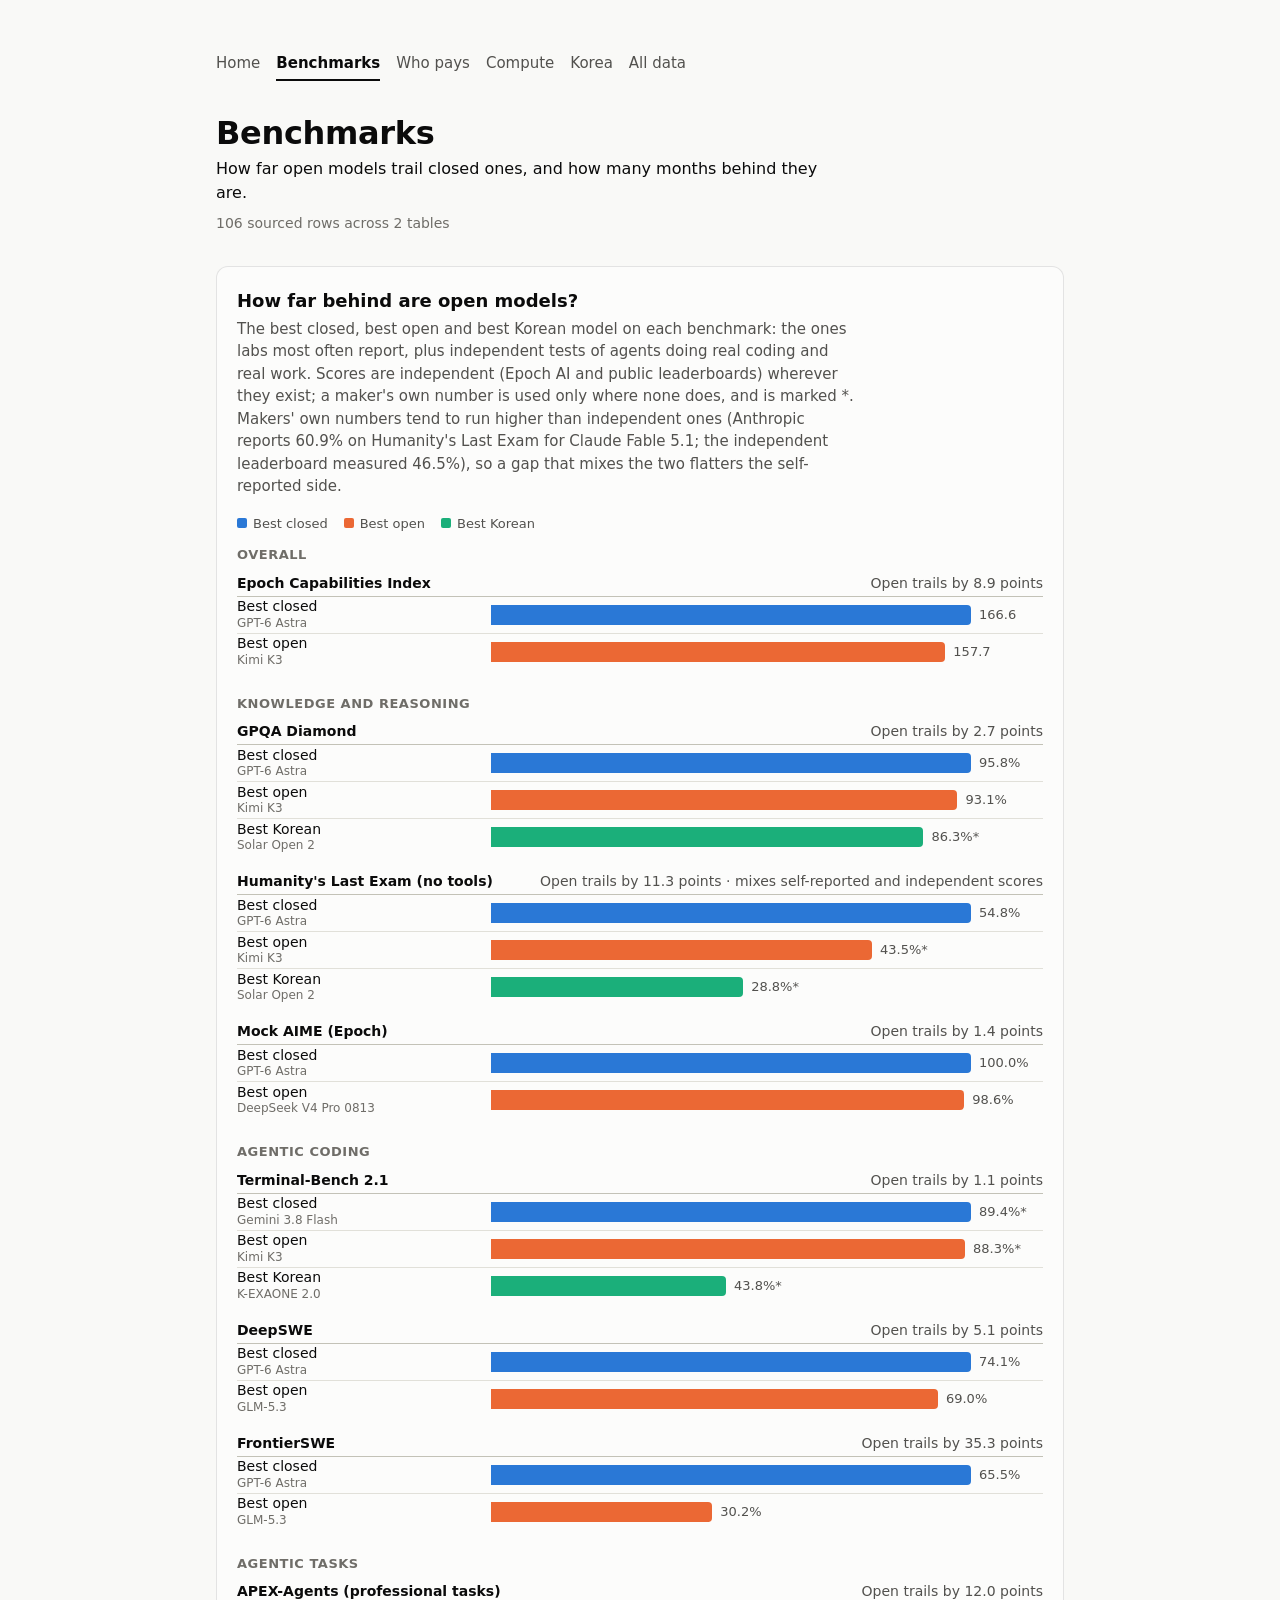
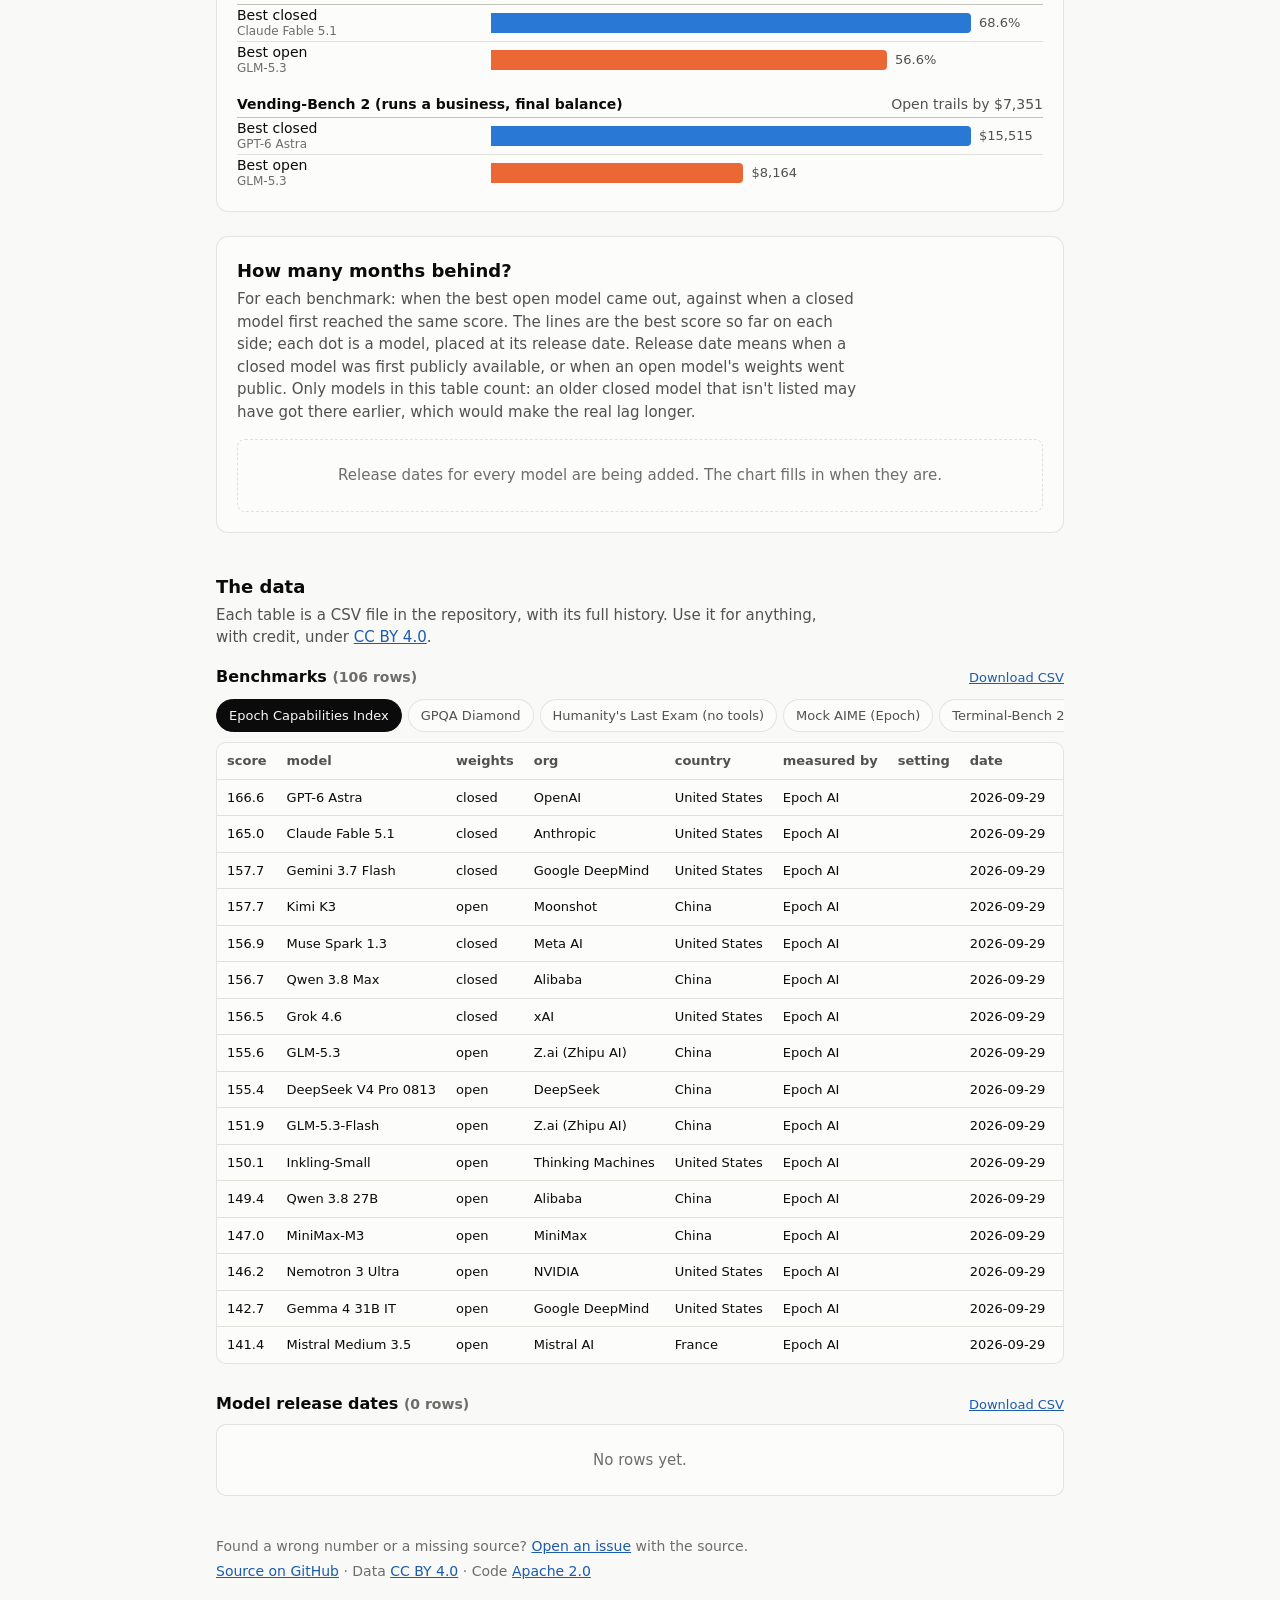
==== benchmarks.html @ 7013cf87 "Split the site into one page per topic; add the months-behind chart The single page kept growing. Ho" ====
<!doctype html>
<html lang="en">
<head>
  <meta charset="utf-8">
  <meta name="viewport" content="width=device-width, initial-scale=1">
  <title>Benchmarks · openforallai</title>
  <meta name="description" content="How far open AI models trail closed ones, and how many months behind they are.">
  <link rel="stylesheet" href="assets/site.css">
</head>
<body>
  <header class="page-head">
    <nav class="site-nav" aria-label="Pages">
      <a href="./">Home</a>
      <a href="benchmarks.html" aria-current="page">Benchmarks</a>
      <a href="funding.html">Who pays</a>
      <a href="compute.html">Compute</a>
      <a href="korea.html">Korea</a>
      <a href="data.html">All data</a>
    </nav>
    <h1>Benchmarks</h1>
    <p class="lede">How far open models trail closed ones, and how many months behind they are.</p>
    <p class="meta" id="meta">Loading data…</p>
  </header>

  <main data-tables="benchmarks,model_releases">
    <section class="chart-card" aria-labelledby="c4-title">
      <h2 id="c4-title">How far behind are open models?</h2>
      <p class="sub">The best closed, best open and best Korean model on each benchmark: the ones labs most often report, plus independent tests of agents doing real coding and real work. Scores are independent (Epoch AI and public leaderboards) wherever they exist; a maker's own number is used only where none does, and is marked *. Makers' own numbers tend to run higher than independent ones (Anthropic reports 60.9% on Humanity's Last Exam for Claude Fable 5.1; the independent leaderboard measured 46.5%), so a gap that mixes the two flatters the self-reported side.</p>
      <div class="legend" id="c4-legend"></div>
      <div class="chart" id="c4"></div>
    </section>

    <section class="chart-card" aria-labelledby="c5-title">
      <h2 id="c5-title">How many months behind?</h2>
      <p class="sub">For each benchmark: when the best open model came out, against when a closed model first reached the same score. The lines are the best score so far on each side; each dot is a model, placed at its release date. Release date means when a closed model was first publicly available, or when an open model's weights went public. Only models in this table count: an older closed model that isn't listed may have got there earlier, which would make the real lag longer.</p>
      <div class="chart" id="c5-summary"></div>
      <div class="legend" id="c5-legend"></div>
      <div class="chart" id="c5"></div>
    </section>

    <section class="tables" aria-labelledby="data-title">
      <h2 id="data-title">The data</h2>
      <p class="sub">Each table is a CSV file in the repository, with its full history. Use it for anything, with credit, under <a href="data/LICENSE">CC BY 4.0</a>.</p>
      <div id="tables" data-show="benchmarks,model_releases"></div>
    </section>
  </main>

  <footer class="page-foot">
    <p>Found a wrong number or a missing source? <a href="https://github.com/openforallai/openforallai.github.io/issues">Open an issue</a> with the source.</p>
    <p><a href="https://github.com/openforallai/openforallai.github.io">Source on GitHub</a> · Data <a href="data/LICENSE">CC BY 4.0</a> · Code <a href="LICENSE">Apache 2.0</a></p>
  </footer>

  <div class="tip" id="tip" role="tooltip" hidden></div>
  <script src="assets/site.js"></script>
</body>
</html>
---- assets/site.css ----
:root {
  color-scheme: light;
  --page: #f9f9f7;
  --surface: #fcfcfb;
  --ink: #0b0b0b;
  --ink-2: #52514e;
  --muted: #6f6d68;
  --grid: #e1e0d9;
  --axis: #c3c2b7;
  --border: rgba(11, 11, 11, 0.10);
  --link: #1c5cab;
  --s1: #2a78d6; --s2: #eb6834; --s3: #1baf7a;
  --s4: #eda100; --s5: #e87ba4; --s6: #008300;
  --other: #a8a69f;
  --cheaper: #2a78d6;
  --pricier: #e34948;
  --bar: #2a78d6;
}
@media (prefers-color-scheme: dark) {
  :root:not([data-theme="light"]) {
    color-scheme: dark;
    --page: #0d0d0d;
    --surface: #1a1a19;
    --ink: #ffffff;
    --ink-2: #c3c2b7;
    --muted: #9a988f;
    --grid: #2c2c2a;
    --axis: #383835;
    --border: rgba(255, 255, 255, 0.10);
    --link: #86b6ef;
    --s1: #3987e5; --s2: #d95926; --s3: #199e70;
    --s4: #c98500; --s5: #d55181; --s6: #008300;
    --other: #6b6a65;
    --cheaper: #3987e5;
    --pricier: #e66767;
    --bar: #3987e5;
  }
}
:root[data-theme="dark"] {
  color-scheme: dark;
  --page: #0d0d0d;
  --surface: #1a1a19;
  --ink: #ffffff;
  --ink-2: #c3c2b7;
  --muted: #9a988f;
  --grid: #2c2c2a;
  --axis: #383835;
  --border: rgba(255, 255, 255, 0.10);
  --link: #86b6ef;
  --s1: #3987e5; --s2: #d95926; --s3: #199e70;
  --s4: #c98500; --s5: #d55181; --s6: #008300;
  --other: #6b6a65;
  --cheaper: #3987e5;
  --pricier: #e66767;
  --bar: #3987e5;
}

* { box-sizing: border-box; }
html { -webkit-text-size-adjust: 100%; }
body {
  margin: 0;
  background: var(--page);
  color: var(--ink);
  font: 16px/1.5 system-ui, -apple-system, "Segoe UI", sans-serif;
}
a { color: var(--link); }

.page-head, main, .page-foot {
  max-width: 880px;
  margin: 0 auto;
  padding: 0 16px;
}
.page-head { padding-top: 48px; padding-bottom: 8px; }
h1 { font-size: 2rem; margin: 0; letter-spacing: -0.01em; }
.tagline { margin: 2px 0 16px; color: var(--ink-2); font-weight: 600; }
.lede { margin: 0 0 8px; max-width: 60ch; }
.meta { margin: 0; color: var(--muted); font-size: 0.875rem; }

/* Page menu: wraps on a phone, no hamburger. */
.site-nav { display: flex; flex-wrap: wrap; gap: 4px 16px; margin: 0 0 28px; font-size: 0.9375rem; }
.site-nav a { color: var(--ink-2); text-decoration: none; padding: 4px 0; border-bottom: 2px solid transparent; }
.site-nav a:hover { color: var(--ink); }
.site-nav a[aria-current="page"] { color: var(--ink); font-weight: 600; border-bottom-color: var(--ink); }
.site-nav a:focus-visible { outline: 2px solid var(--link); outline-offset: 2px; }

/* Home: one card per page. */
.cards { display: grid; grid-template-columns: repeat(auto-fill, minmax(240px, 1fr)); gap: 12px; margin: 24px 0 40px; }
.card {
  display: block;
  background: var(--surface);
  border: 1px solid var(--border);
  border-radius: 12px;
  padding: 16px 18px;
  color: inherit;
  text-decoration: none;
}
.card:hover { border-color: var(--axis); }
.card:focus-visible { outline: 2px solid var(--link); outline-offset: 2px; }
.card h2 { color: var(--link); }
.card p { margin: 0; color: var(--ink-2); font-size: 0.9375rem; }

h2 { font-size: 1.125rem; margin: 0 0 4px; }
.sub { margin: 0 0 16px; color: var(--ink-2); font-size: 0.9375rem; max-width: 65ch; }

.chart-card {
  background: var(--surface);
  border: 1px solid var(--border);
  border-radius: 12px;
  padding: 20px;
  margin: 24px 0;
}

.legend { display: flex; flex-wrap: wrap; gap: 6px 16px; margin: 0 0 12px; font-size: 0.8125rem; color: var(--ink-2); }
.legend:empty { display: none; }
.key { display: inline-flex; align-items: center; gap: 6px; }
.swatch { width: 10px; height: 10px; border-radius: 2px; flex: none; }

.empty {
  color: var(--muted);
  font-size: 0.9375rem;
  padding: 24px 0;
  text-align: center;
  border: 1px dashed var(--grid);
  border-radius: 8px;
}

/* Horizontal bar rows: label column, then the track. */
.row {
  display: grid;
  grid-template-columns: minmax(96px, 30%) 1fr;
  align-items: center;
  gap: 12px;
  min-height: 36px;
}
.row + .row { border-top: 1px solid var(--grid); }
.row-label { font-size: 0.875rem; line-height: 1.25; overflow-wrap: anywhere; }
.row-label small { display: block; color: var(--muted); font-size: 0.75rem; }
.track { position: relative; display: flex; align-items: center; height: 36px; }
.bar {
  height: 20px;
  display: flex;
  gap: 2px;
  border-radius: 0 4px 4px 0;
  overflow: hidden;
  flex: none;
}
.seg { height: 100%; min-width: 2px; cursor: default; }
.bar-value { margin-left: 8px; font-size: 0.8125rem; color: var(--ink-2); font-variant-numeric: tabular-nums; white-space: nowrap; }

/* Diverging: a zero line in the middle of the track. */
.track.div { display: block; }
.zero { position: absolute; top: 4px; bottom: 4px; left: 50%; width: 1px; background: var(--axis); }
.dbar { position: absolute; top: 8px; height: 20px; cursor: default; }
.dbar.neg { border-radius: 4px 0 0 4px; }
.dbar.pos { border-radius: 0 4px 4px 0; }
.dval { position: absolute; top: 8px; line-height: 20px; font-size: 0.8125rem; color: var(--ink-2); font-variant-numeric: tabular-nums; white-space: nowrap; }

/* Benchmark gap blocks */
.bench + .bench { margin-top: 16px; }
.bench-group { font-size: 0.8125rem; font-weight: 600; text-transform: uppercase; letter-spacing: 0.04em; color: var(--muted); margin: 24px 0 8px; }
.bench-group:first-child { margin-top: 4px; }
.bench-head { display: flex; flex-wrap: wrap; justify-content: space-between; gap: 2px 12px; font-size: 0.875rem; padding-bottom: 2px; border-bottom: 1px solid var(--axis); }
.bench-head span { color: var(--ink-2); }

/* Months-behind plots */
#c5-summary:not(:empty) { margin-bottom: 20px; }
#c5-summary .bar { border-radius: 0 4px 4px 0; }
.plot { margin-top: 6px; }
.plot svg { display: block; overflow: visible; }
.plot circle { cursor: default; }
.ax { font-size: 11px; fill: var(--muted); font-variant-numeric: tabular-nums; }
.lagline { stroke: var(--ink-2); stroke-width: 1.5; stroke-dasharray: 4 3; }

/* Tables */
.tables { margin: 40px 0 24px; }
.table-block { margin: 0 0 28px; }
.table-head { display: flex; flex-wrap: wrap; align-items: baseline; justify-content: space-between; gap: 4px 12px; margin-bottom: 8px; }
.table-head h3 { font-size: 1rem; margin: 0; }
.table-head a { font-size: 0.8125rem; }
.tabs {
  display: flex;
  gap: 6px;
  overflow-x: auto;
  padding: 2px 0 10px;
  scrollbar-width: thin;
}
.tab {
  flex: none;
  font: inherit;
  font-size: 0.8125rem;
  padding: 6px 12px;
  border-radius: 999px;
  border: 1px solid var(--border);
  background: var(--surface);
  color: var(--ink-2);
  cursor: pointer;
  white-space: nowrap;
}
.tab[aria-selected="true"] { background: var(--ink); color: var(--page); border-color: var(--ink); }
.tab:focus-visible { outline: 2px solid var(--link); outline-offset: 2px; }
.table-wrap {
  overflow-x: auto;
  background: var(--surface);
  border: 1px solid var(--border);
  border-radius: 10px;
}
table { border-collapse: collapse; width: 100%; font-size: 0.8125rem; }
th, td { text-align: left; padding: 8px 10px; border-bottom: 1px solid var(--grid); white-space: nowrap; }
th { color: var(--ink-2); font-weight: 600; background: var(--surface); }
td.num { text-align: right; font-variant-numeric: tabular-nums; }
tr:last-child td { border-bottom: none; }
.table-wrap .empty { border: none; margin: 0; }

.page-foot { padding-top: 8px; padding-bottom: 48px; color: var(--muted); font-size: 0.875rem; }
.page-foot p { margin: 4px 0; }

.tip {
  position: fixed;
  z-index: 10;
  pointer-events: none;
  max-width: 260px;
  padding: 8px 10px;
  border-radius: 8px;
  background: var(--ink);
  color: var(--page);
  font-size: 0.8125rem;
  line-height: 1.35;
  box-shadow: 0 4px 16px rgba(0, 0, 0, 0.18);
}

@media (max-width: 560px) {
  .page-head { padding-top: 32px; }
  .chart-card { padding: 16px; }
  .row { grid-template-columns: minmax(84px, 34%) 1fr; gap: 8px; }
}

@media (forced-colors: active) {
  .seg, .dbar { forced-color-adjust: none; border: 1px solid CanvasText; }
}
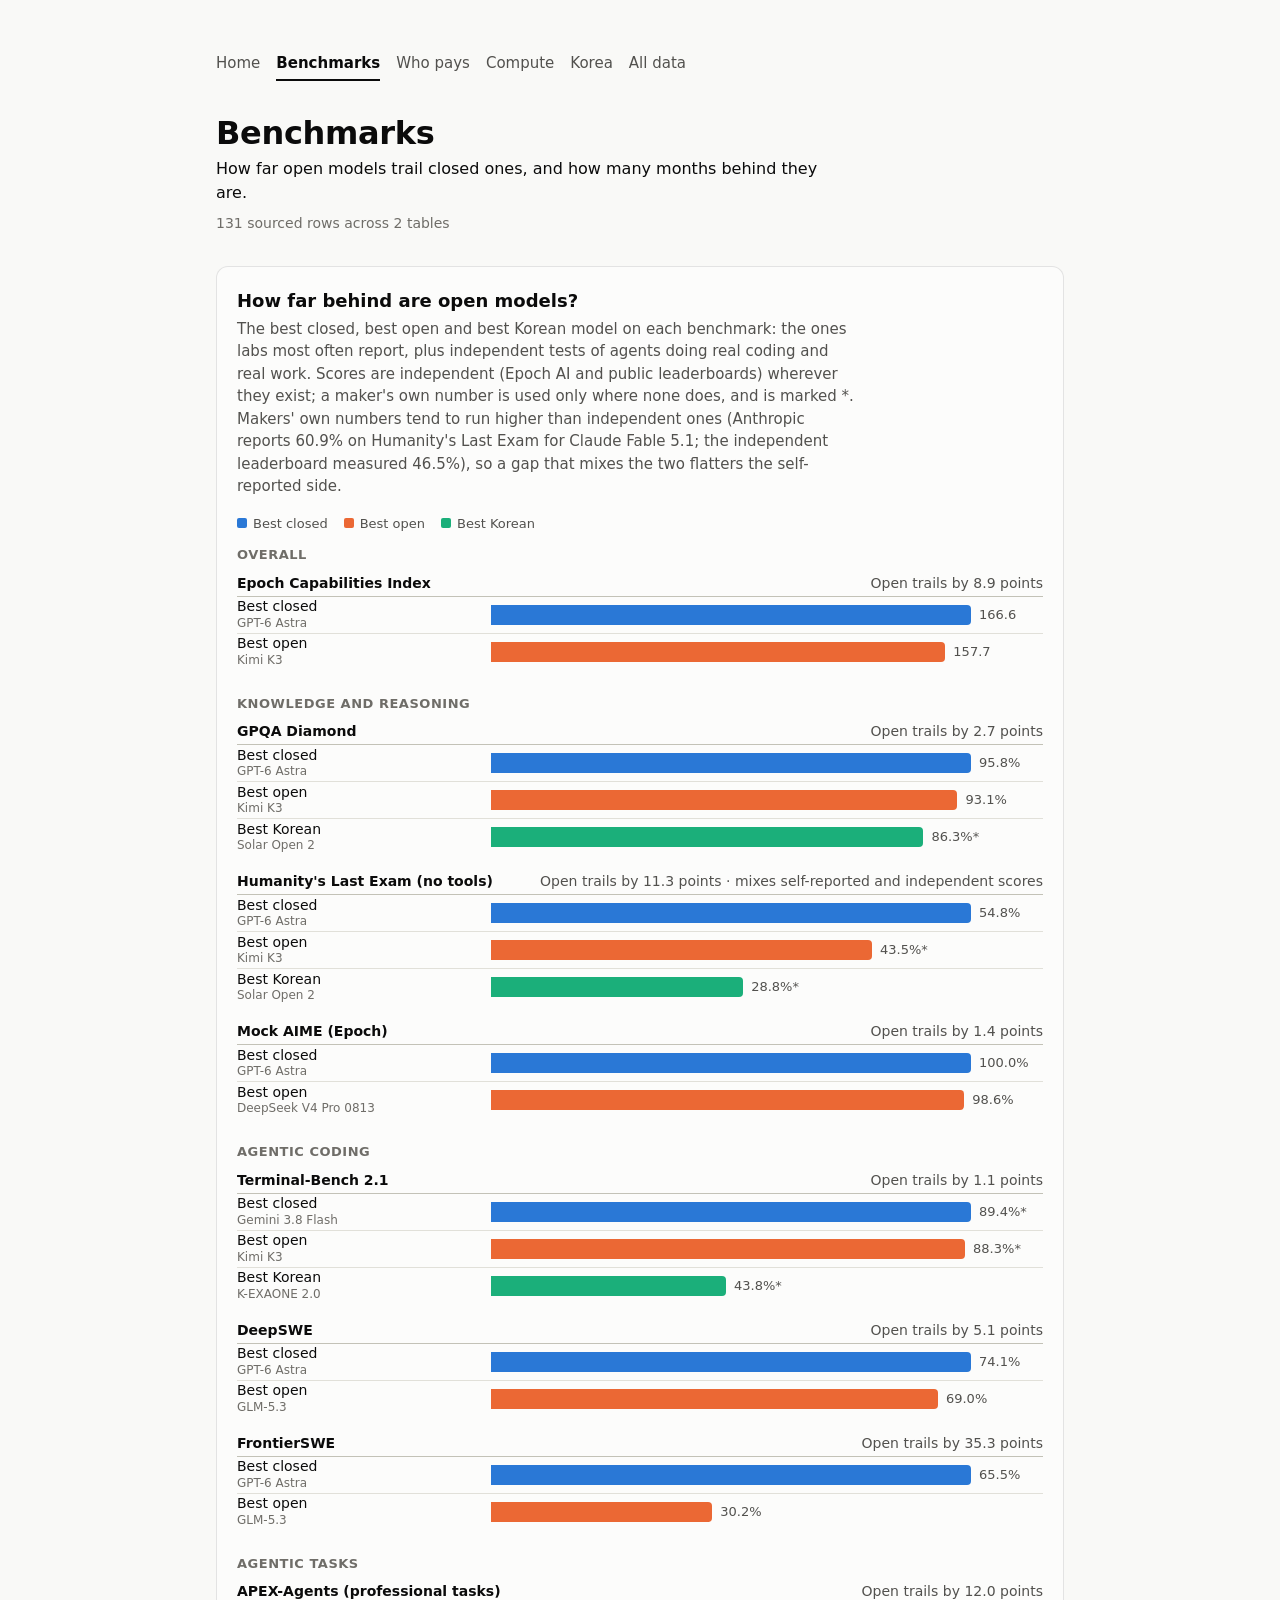
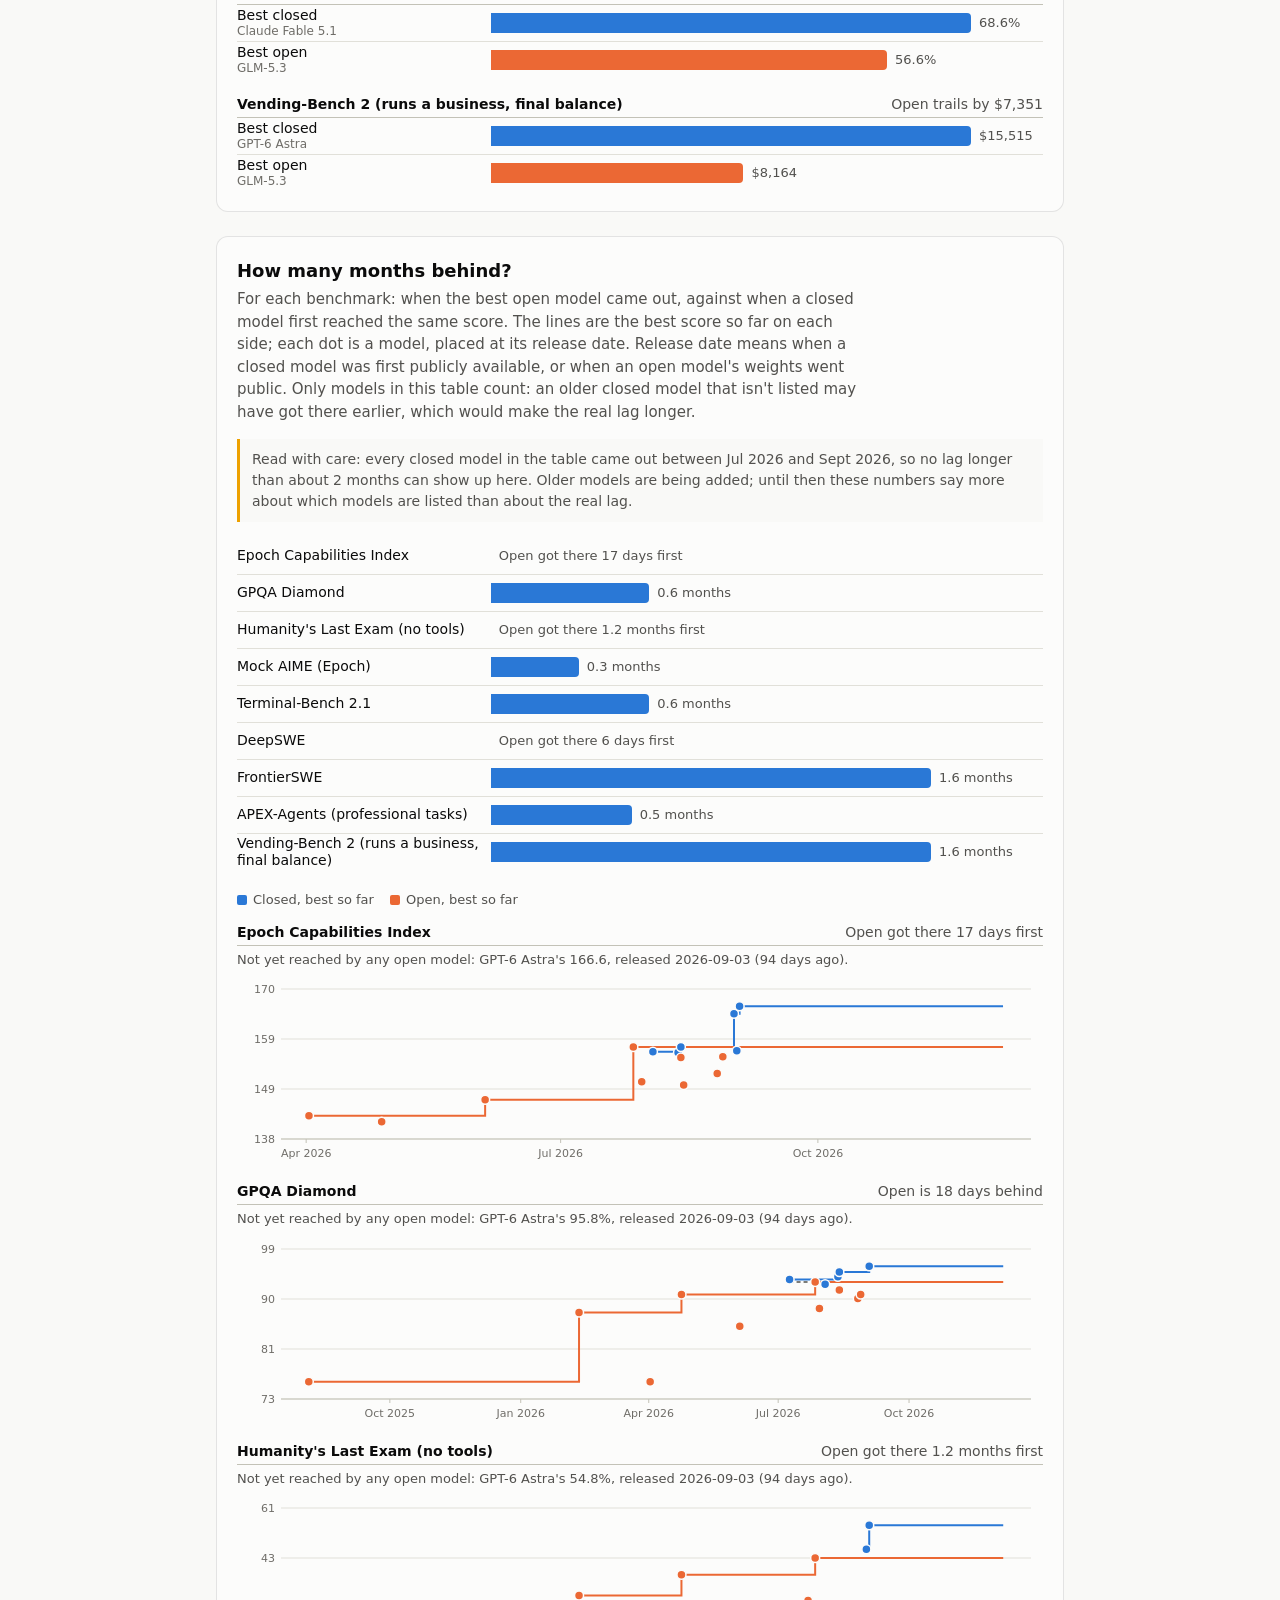
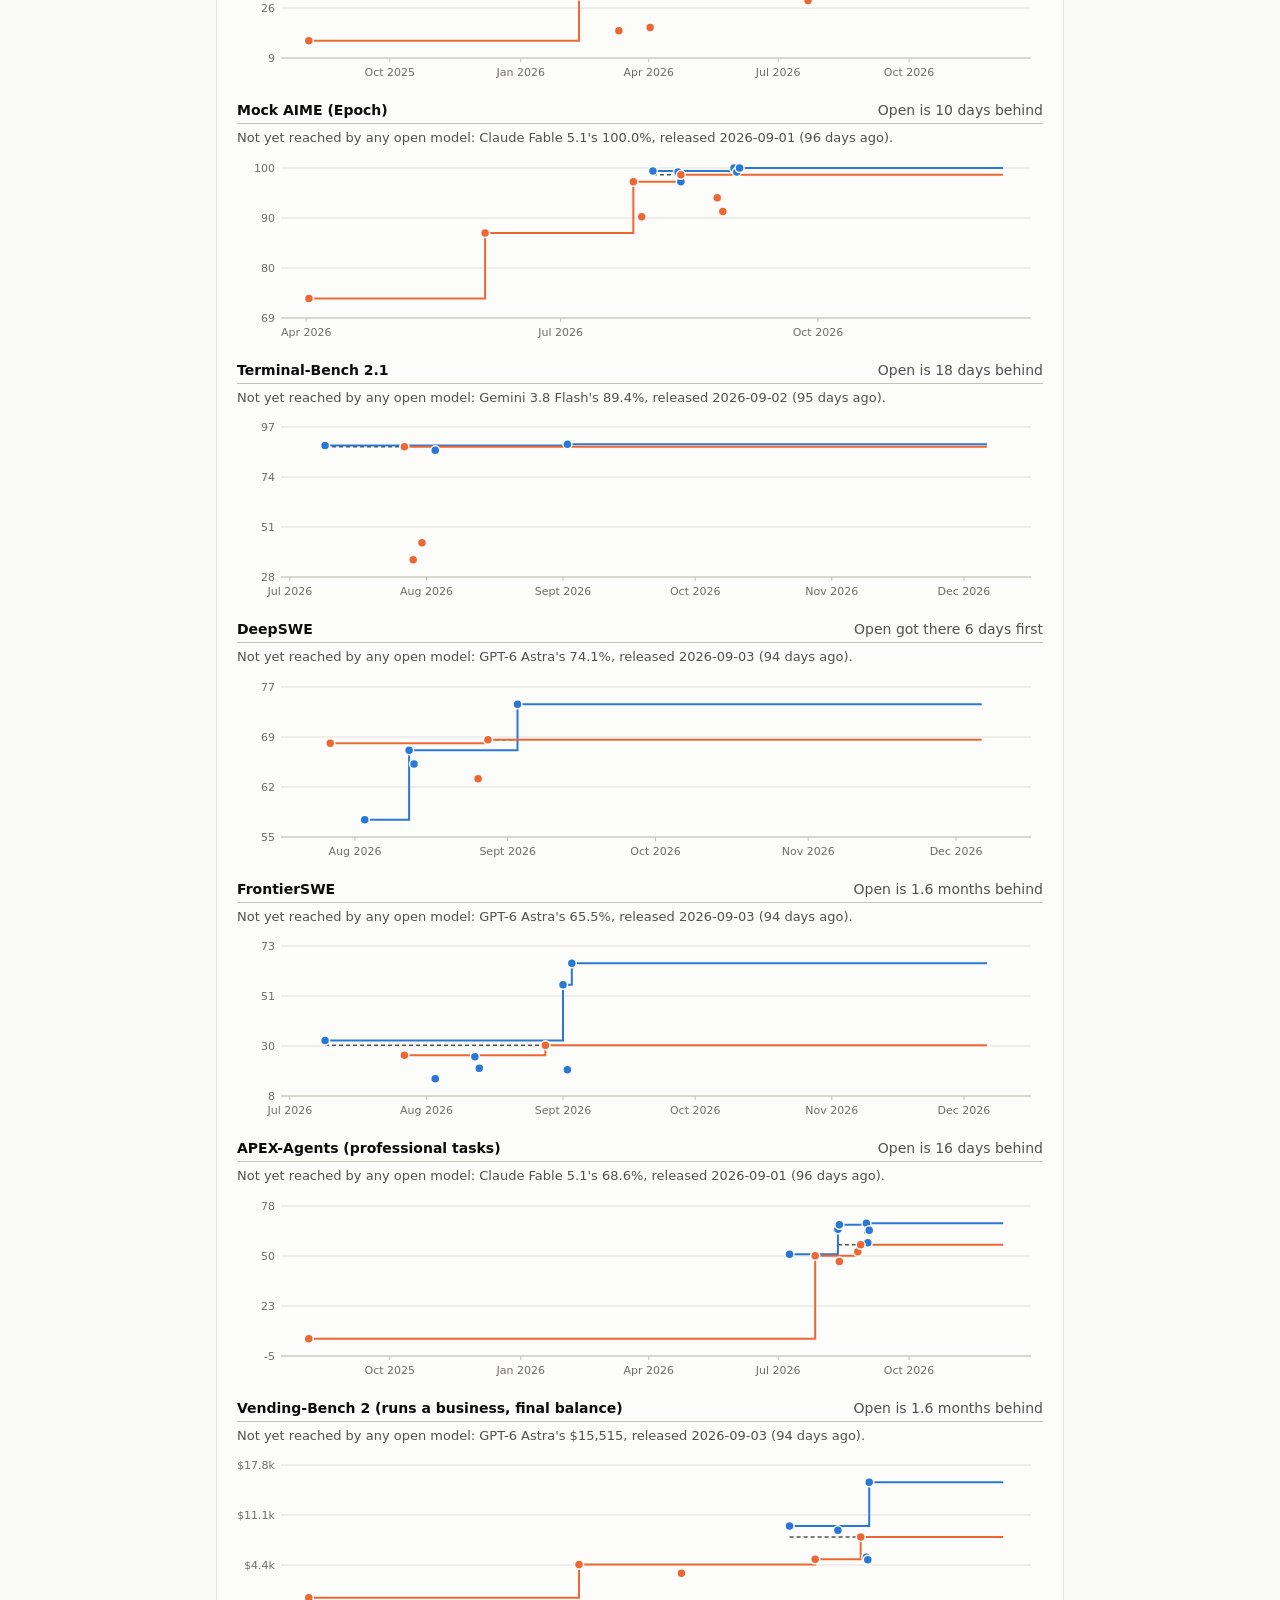
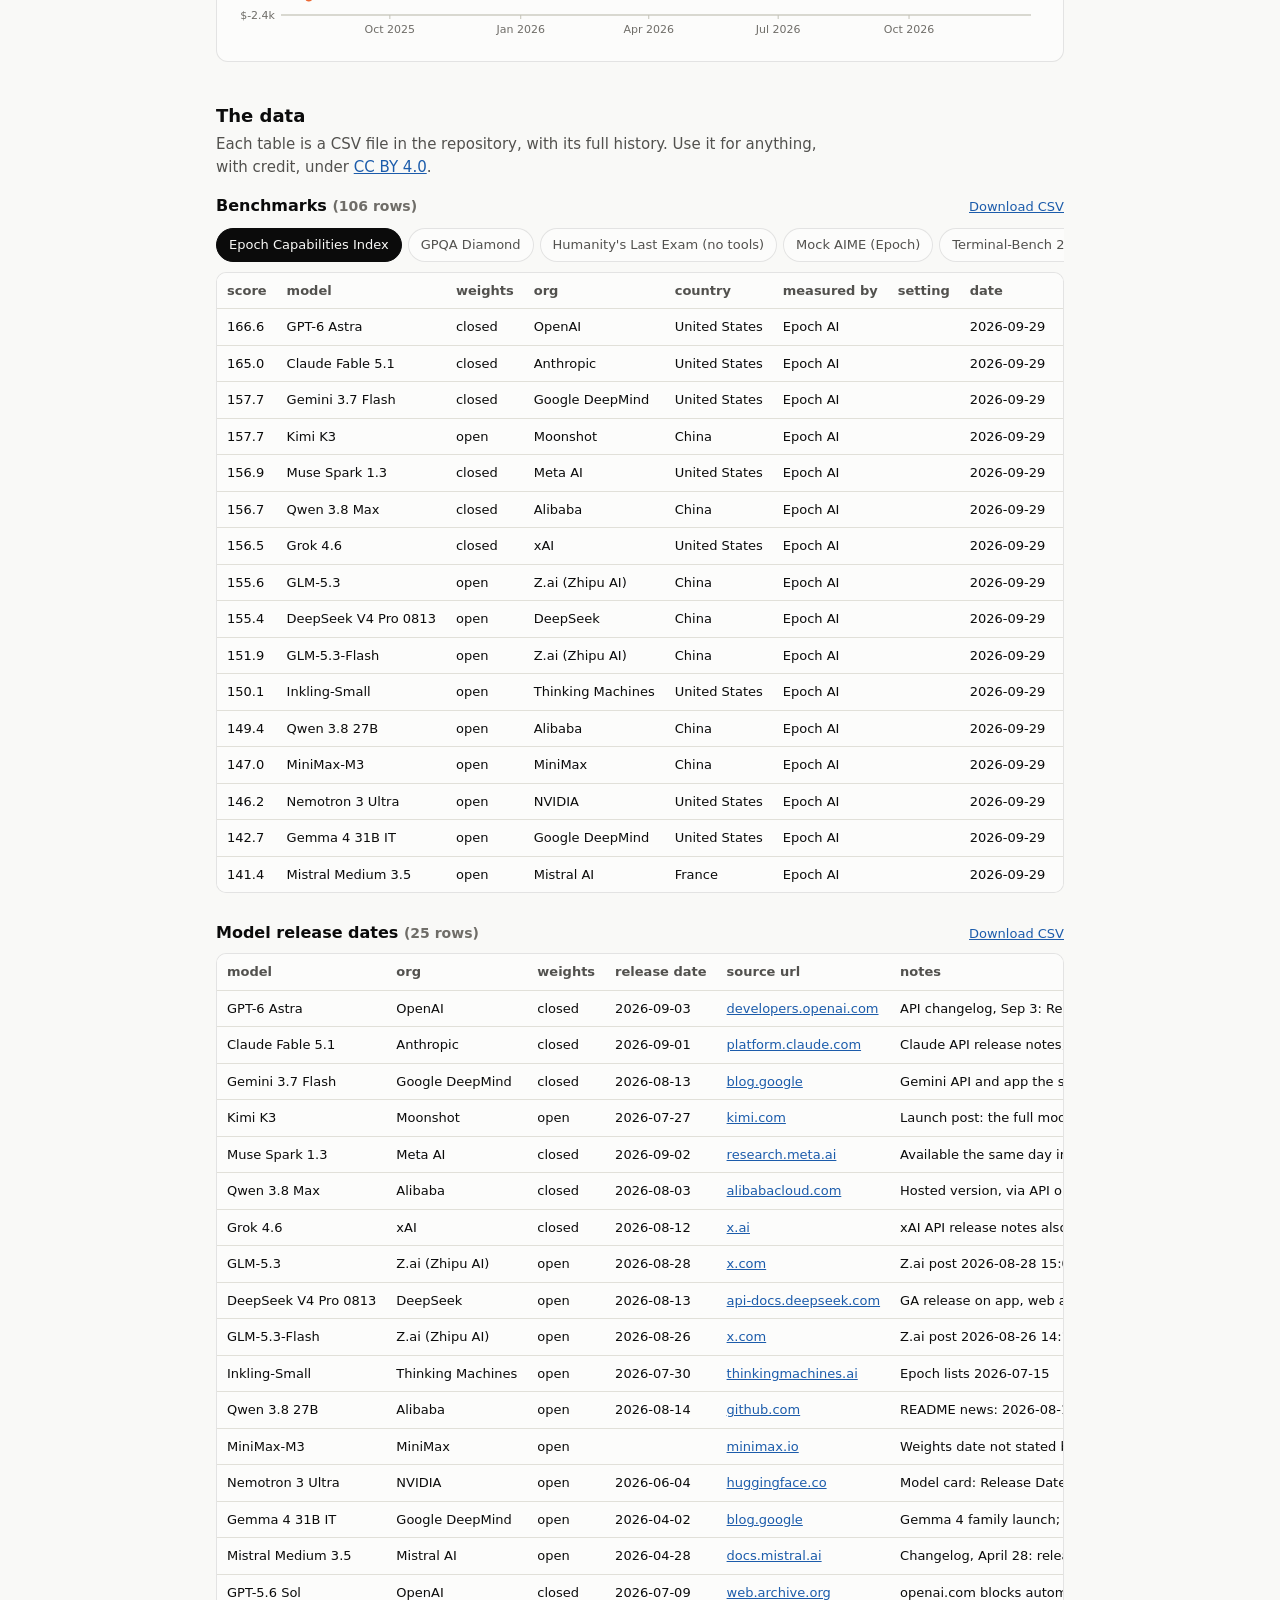
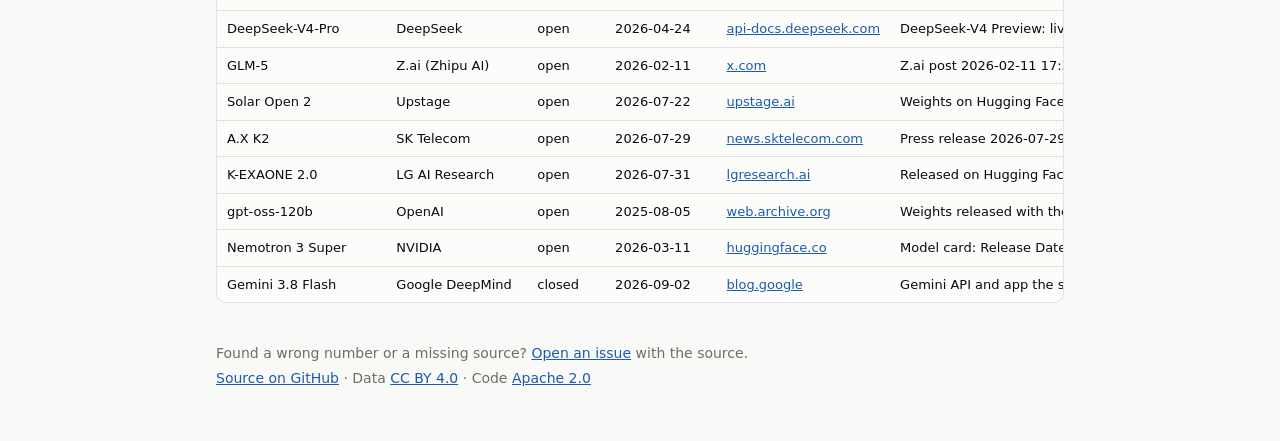
==== commit 21a68ef3: "Months-behind chart: warn when the listed closed models span too short a time, and show the best clo" ====
--- a/benchmarks.html
+++ b/benchmarks.html
@@ -33,6 +33,7 @@
     <section class="chart-card" aria-labelledby="c5-title">
       <h2 id="c5-title">How many months behind?</h2>
       <p class="sub">For each benchmark: when the best open model came out, against when a closed model first reached the same score. The lines are the best score so far on each side; each dot is a model, placed at its release date. Release date means when a closed model was first publicly available, or when an open model's weights went public. Only models in this table count: an older closed model that isn't listed may have got there earlier, which would make the real lag longer.</p>
+      <div id="c5-note"></div>
       <div class="chart" id="c5-summary"></div>
       <div class="legend" id="c5-legend"></div>
       <div class="chart" id="c5"></div>
--- a/assets/site.css
+++ b/assets/site.css
@@ -169,6 +169,8 @@
 .plot svg { display: block; overflow: visible; }
 .plot circle { cursor: default; }
 .ax { font-size: 11px; fill: var(--muted); font-variant-numeric: tabular-nums; }
+.warn { margin: 0 0 16px; padding: 10px 12px; border-left: 3px solid var(--s4); background: var(--page); font-size: 0.875rem; color: var(--ink-2); }
+.lag-note { margin: 4px 0 0; font-size: 0.8125rem; color: var(--ink-2); }
 .lagline { stroke: var(--ink-2); stroke-width: 1.5; stroke-dasharray: 4 3; }
 
 /* Tables */
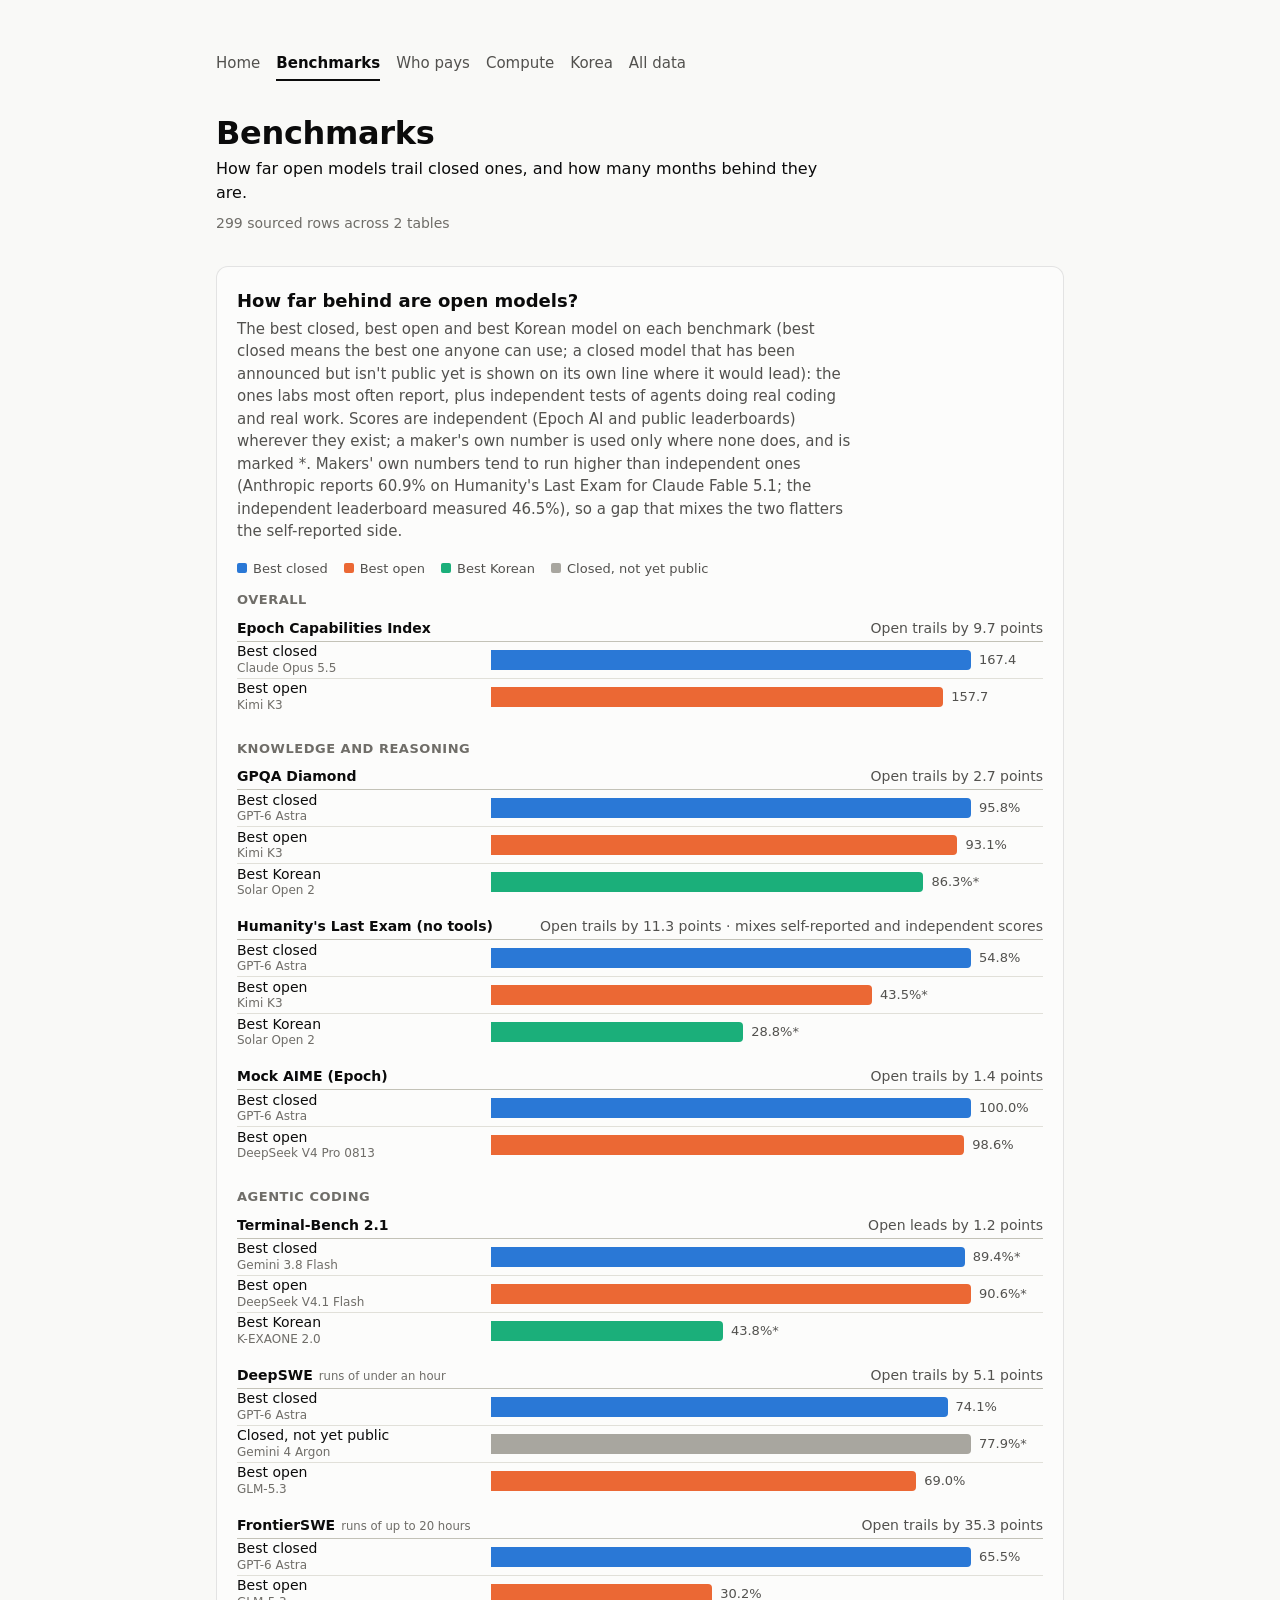
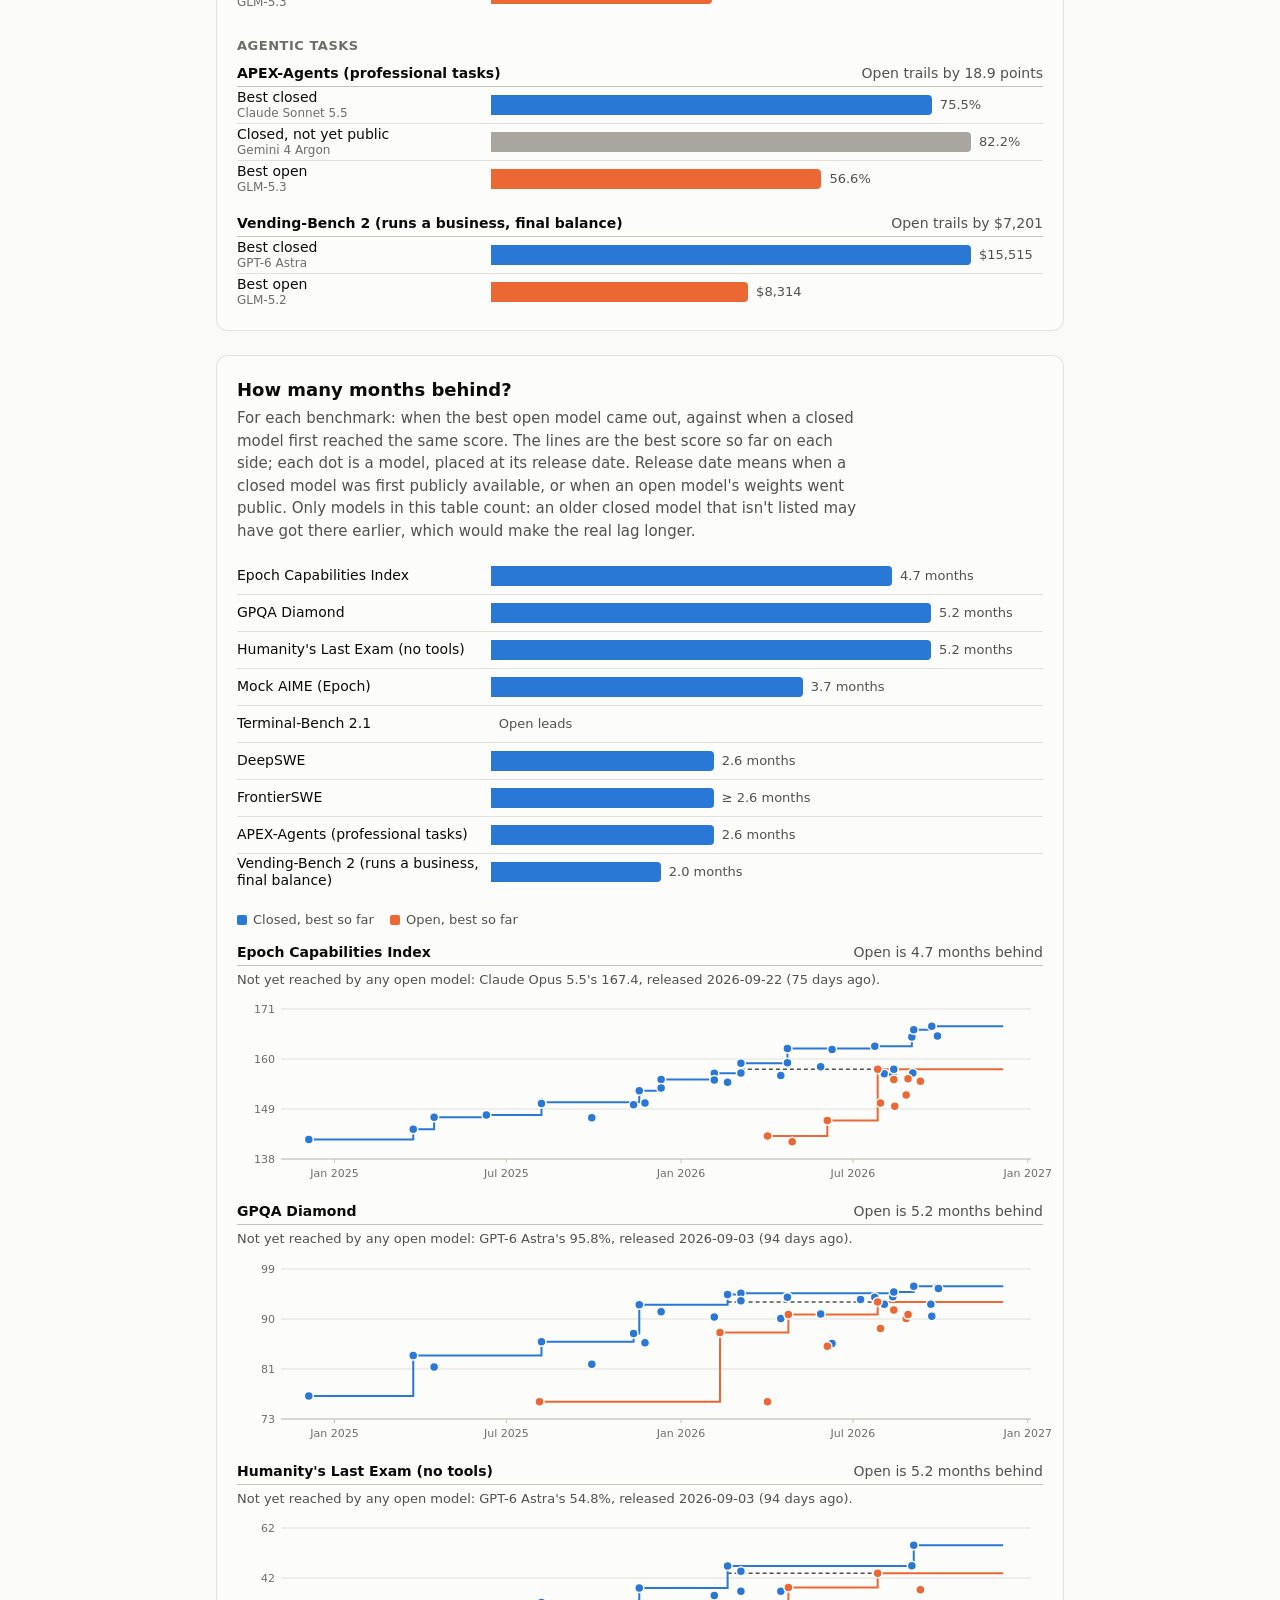
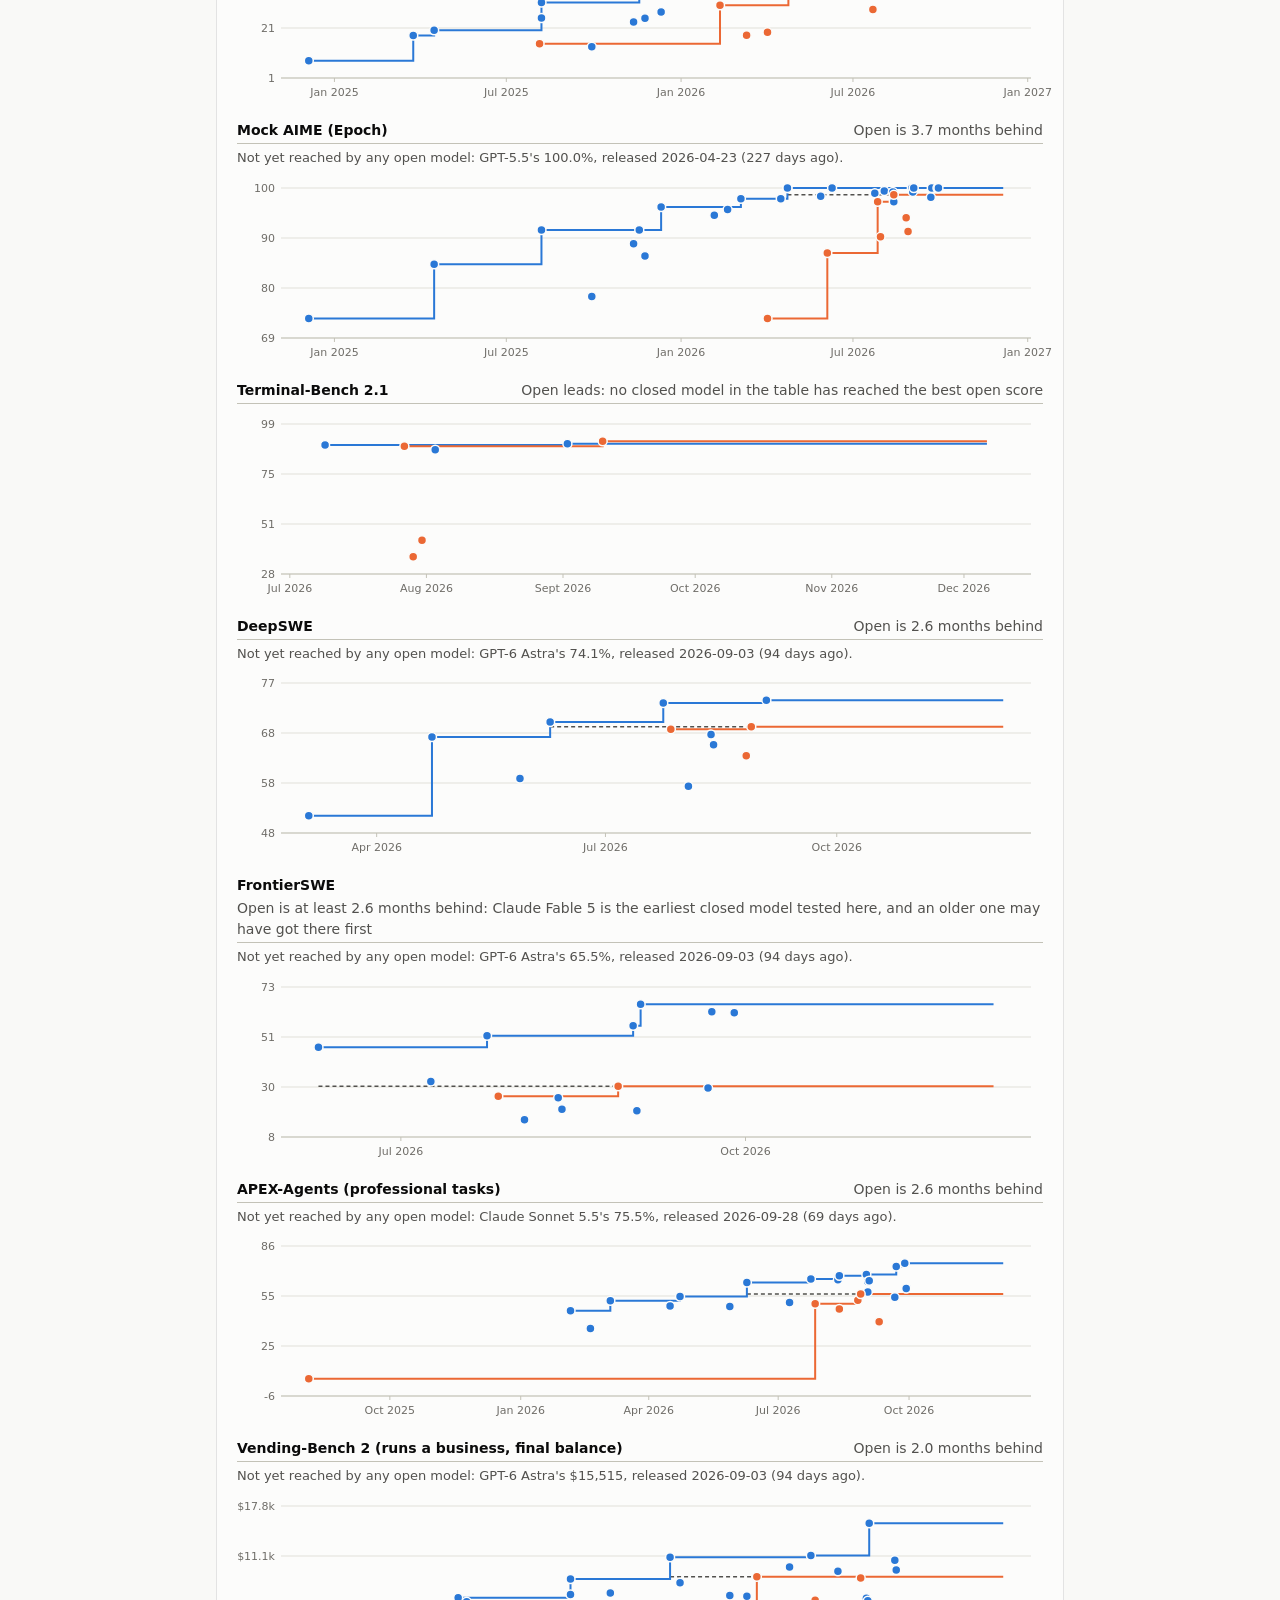
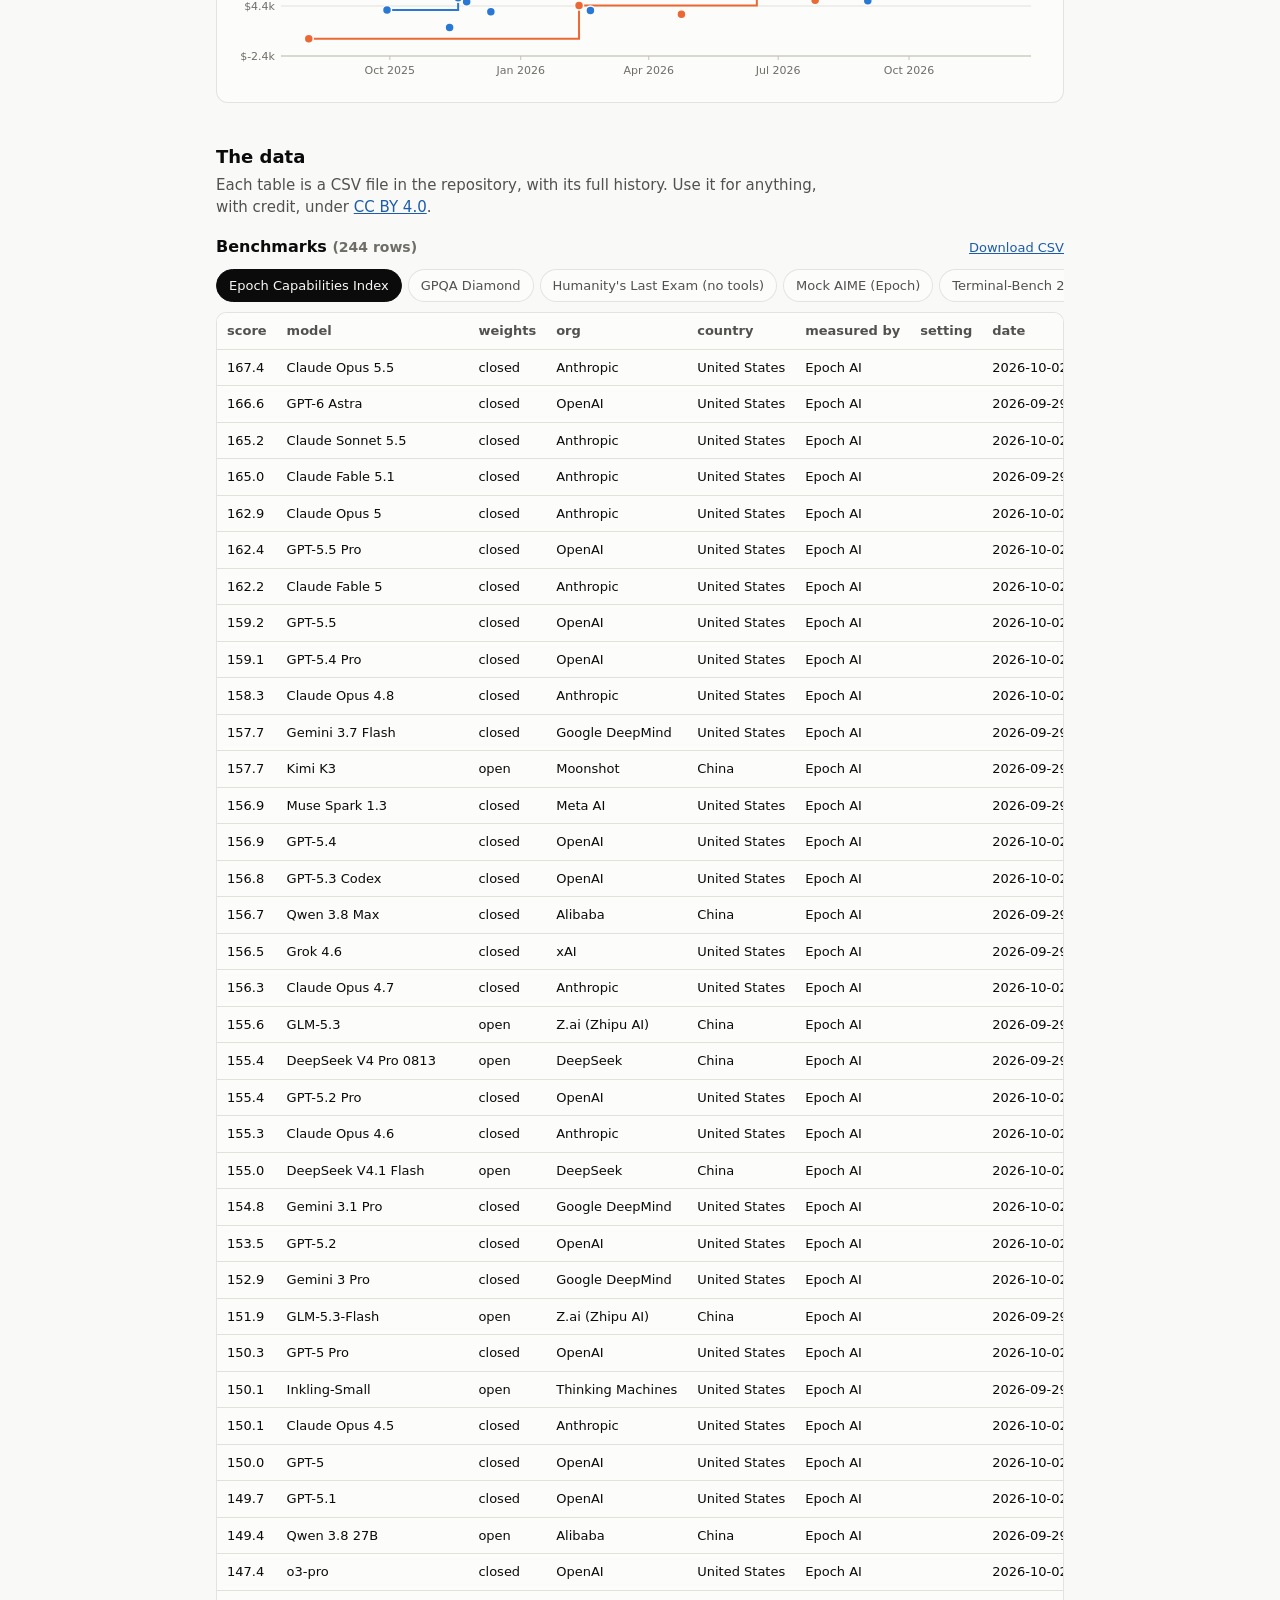
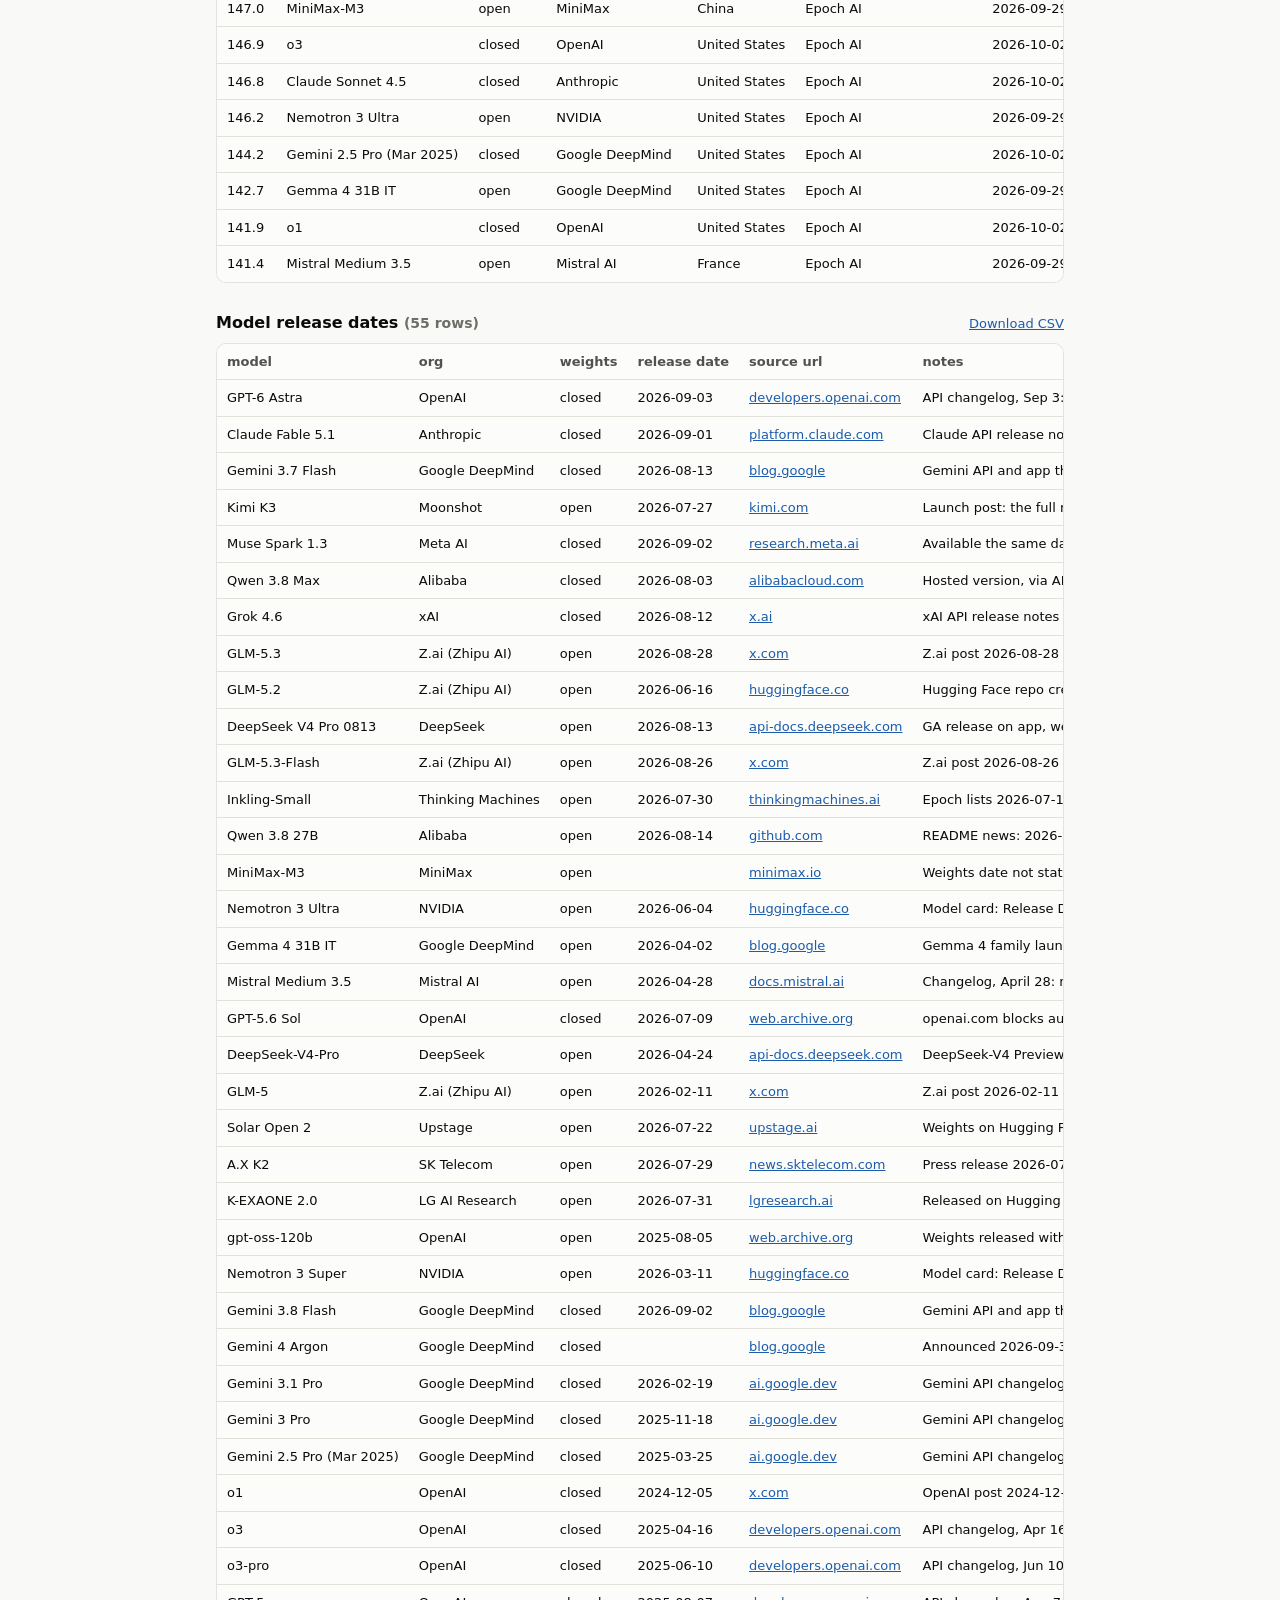
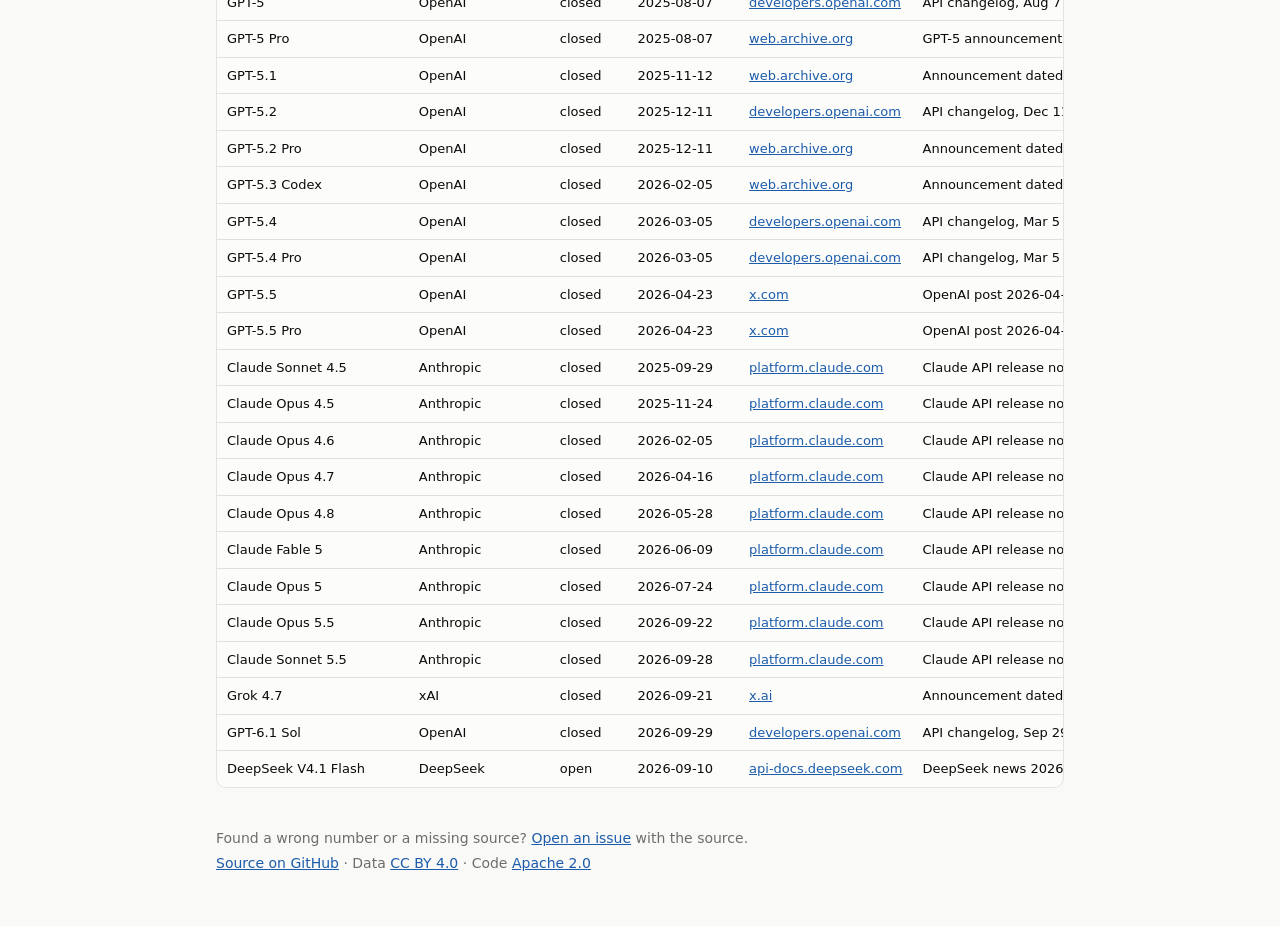
==== commit c1be38fb: "Gap chart: best closed counts only public models; an announced, unreleased closed model (empty relea" ====
--- a/benchmarks.html
+++ b/benchmarks.html
@@ -25,7 +25,7 @@
   <main data-tables="benchmarks,model_releases">
     <section class="chart-card" aria-labelledby="c4-title">
       <h2 id="c4-title">How far behind are open models?</h2>
-      <p class="sub">The best closed, best open and best Korean model on each benchmark: the ones labs most often report, plus independent tests of agents doing real coding and real work. Scores are independent (Epoch AI and public leaderboards) wherever they exist; a maker's own number is used only where none does, and is marked *. Makers' own numbers tend to run higher than independent ones (Anthropic reports 60.9% on Humanity's Last Exam for Claude Fable 5.1; the independent leaderboard measured 46.5%), so a gap that mixes the two flatters the self-reported side.</p>
+      <p class="sub">The best closed, best open and best Korean model on each benchmark (best closed means the best one anyone can use; a closed model that has been announced but isn't public yet is shown on its own line where it would lead): the ones labs most often report, plus independent tests of agents doing real coding and real work. Scores are independent (Epoch AI and public leaderboards) wherever they exist; a maker's own number is used only where none does, and is marked *. Makers' own numbers tend to run higher than independent ones (Anthropic reports 60.9% on Humanity's Last Exam for Claude Fable 5.1; the independent leaderboard measured 46.5%), so a gap that mixes the two flatters the self-reported side.</p>
       <div class="legend" id="c4-legend"></div>
       <div class="chart" id="c4"></div>
     </section>
--- a/assets/site.css
+++ b/assets/site.css
@@ -161,6 +161,7 @@
 .bench-group:first-child { margin-top: 4px; }
 .bench-head { display: flex; flex-wrap: wrap; justify-content: space-between; gap: 2px 12px; font-size: 0.875rem; padding-bottom: 2px; border-bottom: 1px solid var(--axis); }
 .bench-head span { color: var(--ink-2); }
+.bench-head small { color: var(--muted); font-weight: 400; margin-left: 6px; }
 
 /* Months-behind plots */
 #c5-summary:not(:empty) { margin-bottom: 20px; }
